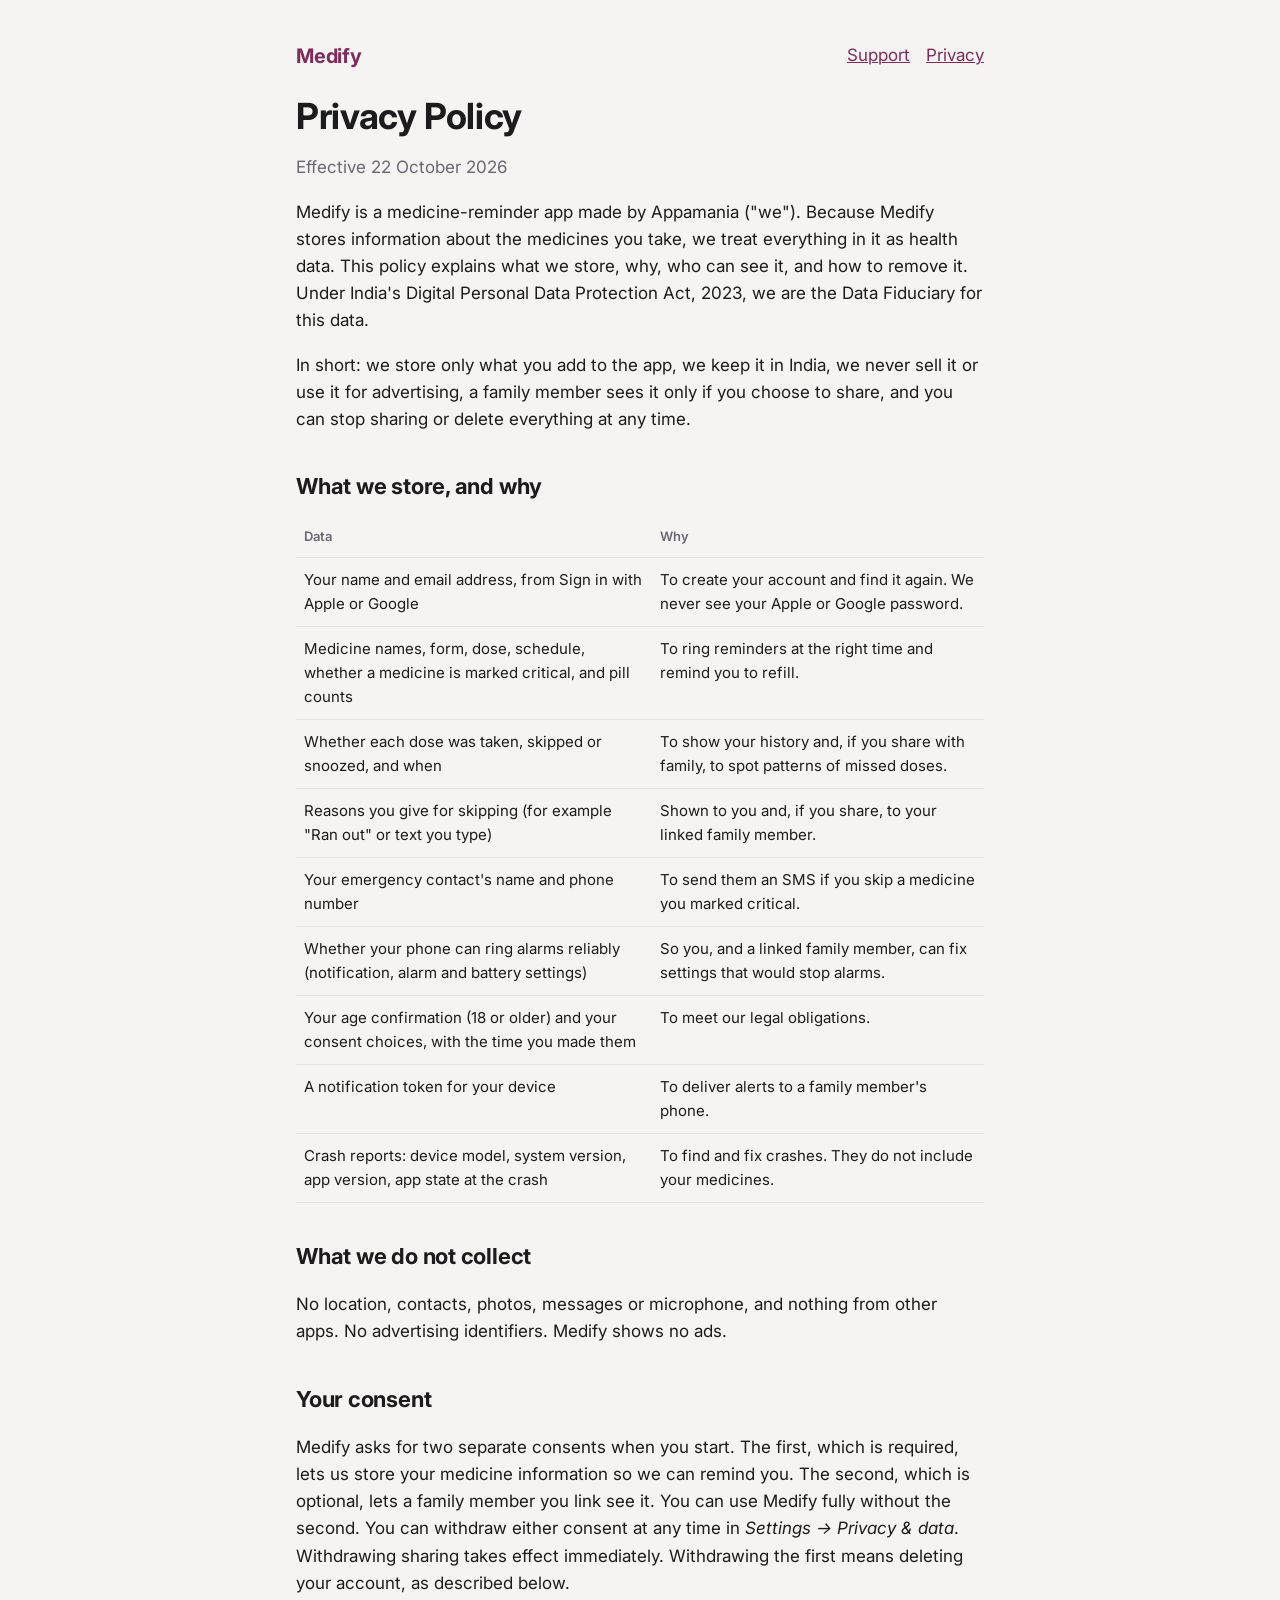
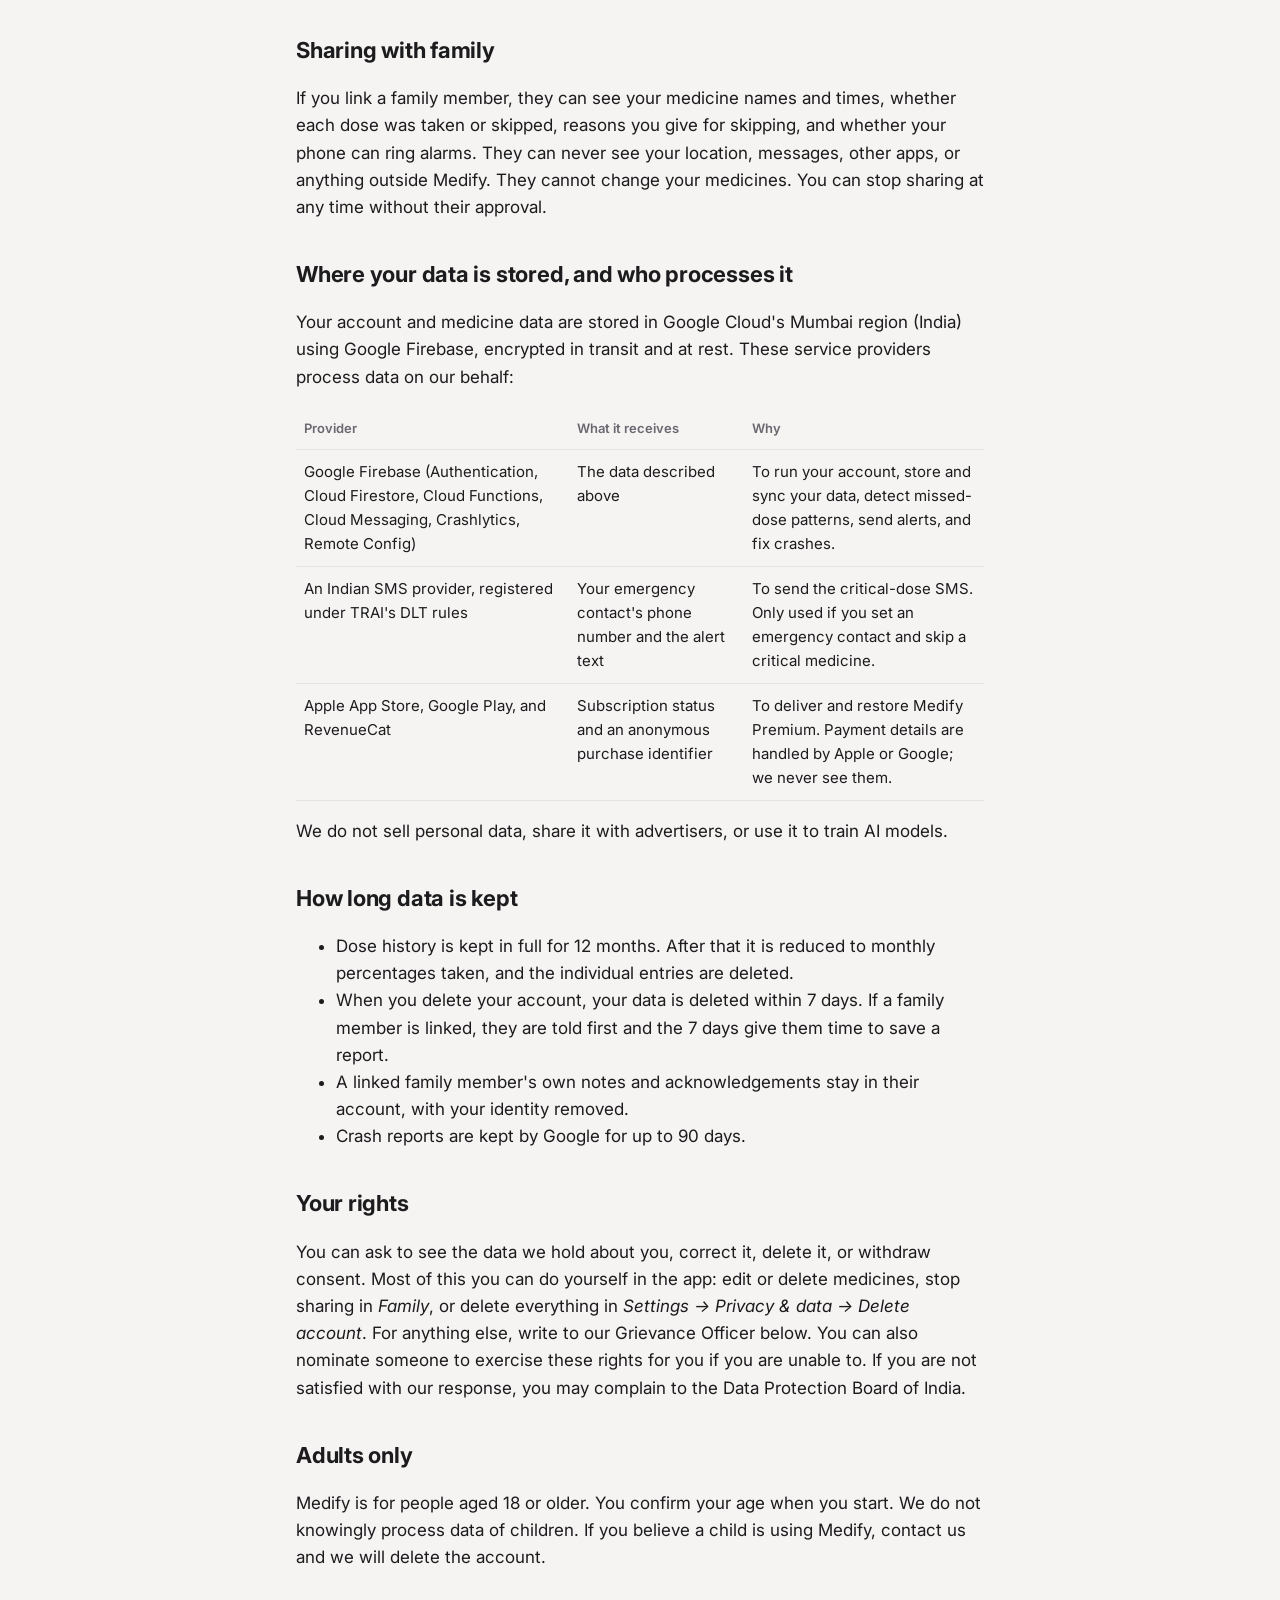
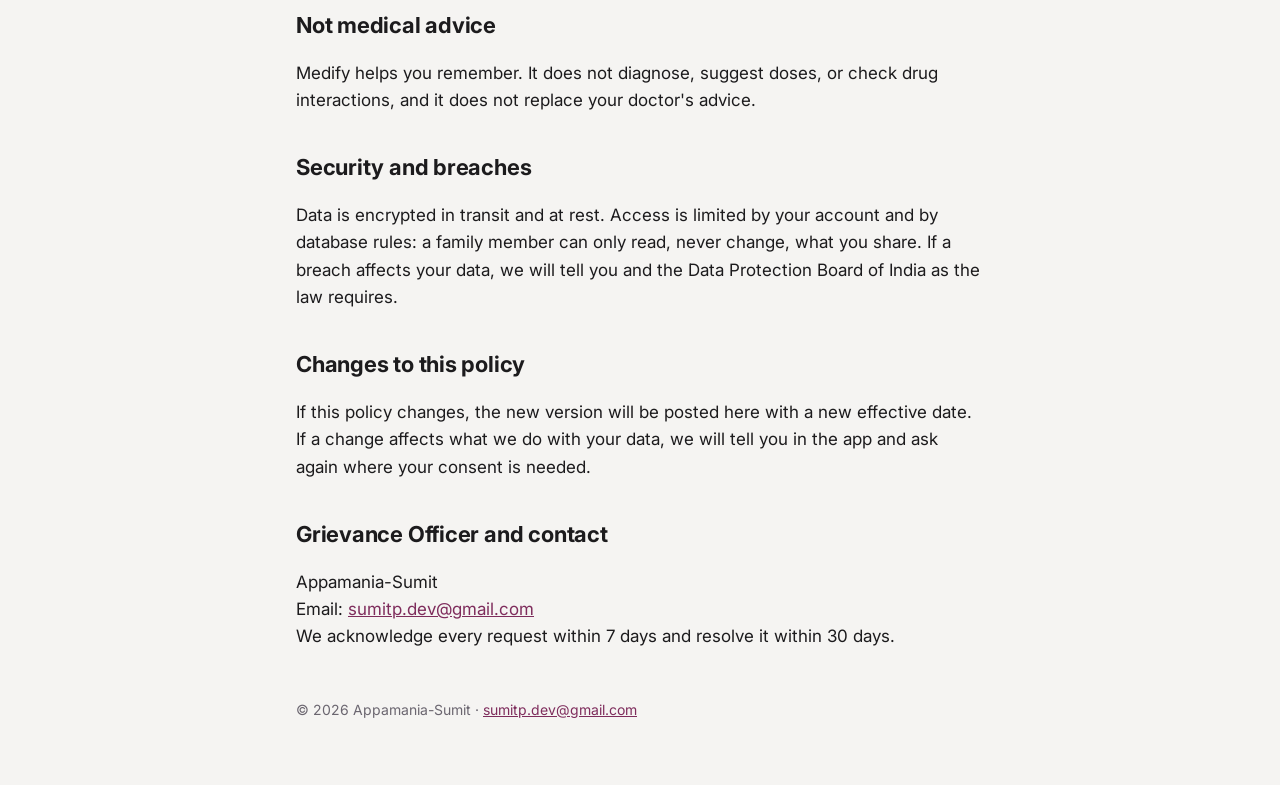
==== privacy.html @ c77fcecb "Medify: home, privacy policy and support pages Co-Authored-By: Claude Opus 5.5 <noreply@anthropic.co" ====
<!doctype html>
<html lang="en"><head><meta charset="utf-8"><meta name="viewport" content="width=device-width,initial-scale=1">
<title>Medify Privacy Policy</title><meta name="description" content="What Medify stores, who can see it, and how to delete it.">
<link rel="preconnect" href="https://fonts.googleapis.com"><link rel="preconnect" href="https://fonts.gstatic.com" crossorigin>
<link href="https://fonts.googleapis.com/css2?family=Inter:wght@400;600;700&display=swap" rel="stylesheet">
<link rel="stylesheet" href="style.css"></head>
<body><main>
<nav><a class="brand" href="index.html">Medify</a><a href="support.html">Support</a><a href="privacy.html">Privacy</a></nav>
<h1>Privacy Policy</h1>
<p class="muted">Effective 22 October 2026</p>

<p>Medify is a medicine-reminder app made by Appamania ("we"). Because Medify stores information about the medicines you take, we treat everything in it as health data. This policy explains what we store, why, who can see it, and how to remove it. Under India's Digital Personal Data Protection Act, 2023, we are the Data Fiduciary for this data.</p>

<p>In short: we store only what you add to the app, we keep it in India, we never sell it or use it for advertising, a family member sees it only if you choose to share, and you can stop sharing or delete everything at any time.</p>

<h2>What we store, and why</h2>
<table>
<thead><tr><th>Data</th><th>Why</th></tr></thead>
<tbody>
<tr><td>Your name and email address, from Sign in with Apple or Google</td><td>To create your account and find it again. We never see your Apple or Google password.</td></tr>
<tr><td>Medicine names, form, dose, schedule, whether a medicine is marked critical, and pill counts</td><td>To ring reminders at the right time and remind you to refill.</td></tr>
<tr><td>Whether each dose was taken, skipped or snoozed, and when</td><td>To show your history and, if you share with family, to spot patterns of missed doses.</td></tr>
<tr><td>Reasons you give for skipping (for example "Ran out" or text you type)</td><td>Shown to you and, if you share, to your linked family member.</td></tr>
<tr><td>Your emergency contact's name and phone number</td><td>To send them an SMS if you skip a medicine you marked critical.</td></tr>
<tr><td>Whether your phone can ring alarms reliably (notification, alarm and battery settings)</td><td>So you, and a linked family member, can fix settings that would stop alarms.</td></tr>
<tr><td>Your age confirmation (18 or older) and your consent choices, with the time you made them</td><td>To meet our legal obligations.</td></tr>
<tr><td>A notification token for your device</td><td>To deliver alerts to a family member's phone.</td></tr>
<tr><td>Crash reports: device model, system version, app version, app state at the crash</td><td>To find and fix crashes. They do not include your medicines.</td></tr>
</tbody></table>

<h2>What we do not collect</h2>
<p>No location, contacts, photos, messages or microphone, and nothing from other apps. No advertising identifiers. Medify shows no ads.</p>

<h2>Your consent</h2>
<p>Medify asks for two separate consents when you start. The first, which is required, lets us store your medicine information so we can remind you. The second, which is optional, lets a family member you link see it. You can use Medify fully without the second. You can withdraw either consent at any time in <em>Settings → Privacy &amp; data</em>. Withdrawing sharing takes effect immediately. Withdrawing the first means deleting your account, as described below.</p>

<h2>Sharing with family</h2>
<p>If you link a family member, they can see your medicine names and times, whether each dose was taken or skipped, reasons you give for skipping, and whether your phone can ring alarms. They can never see your location, messages, other apps, or anything outside Medify. They cannot change your medicines. You can stop sharing at any time without their approval.</p>

<h2>Where your data is stored, and who processes it</h2>
<p>Your account and medicine data are stored in Google Cloud's Mumbai region (India) using Google Firebase, encrypted in transit and at rest. These service providers process data on our behalf:</p>
<table>
<thead><tr><th>Provider</th><th>What it receives</th><th>Why</th></tr></thead>
<tbody>
<tr><td>Google Firebase (Authentication, Cloud Firestore, Cloud Functions, Cloud Messaging, Crashlytics, Remote Config)</td><td>The data described above</td><td>To run your account, store and sync your data, detect missed-dose patterns, send alerts, and fix crashes.</td></tr>
<tr><td>An Indian SMS provider, registered under TRAI's DLT rules</td><td>Your emergency contact's phone number and the alert text</td><td>To send the critical-dose SMS. Only used if you set an emergency contact and skip a critical medicine.</td></tr>
<tr><td>Apple App Store, Google Play, and RevenueCat</td><td>Subscription status and an anonymous purchase identifier</td><td>To deliver and restore Medify Premium. Payment details are handled by Apple or Google; we never see them.</td></tr>
</tbody></table>
<p>We do not sell personal data, share it with advertisers, or use it to train AI models.</p>

<h2>How long data is kept</h2>
<ul>
<li>Dose history is kept in full for 12 months. After that it is reduced to monthly percentages taken, and the individual entries are deleted.</li>
<li>When you delete your account, your data is deleted within 7 days. If a family member is linked, they are told first and the 7 days give them time to save a report.</li>
<li>A linked family member's own notes and acknowledgements stay in their account, with your identity removed.</li>
<li>Crash reports are kept by Google for up to 90 days.</li>
</ul>

<h2>Your rights</h2>
<p>You can ask to see the data we hold about you, correct it, delete it, or withdraw consent. Most of this you can do yourself in the app: edit or delete medicines, stop sharing in <em>Family</em>, or delete everything in <em>Settings → Privacy &amp; data → Delete account</em>. For anything else, write to our Grievance Officer below. You can also nominate someone to exercise these rights for you if you are unable to. If you are not satisfied with our response, you may complain to the Data Protection Board of India.</p>

<h2>Adults only</h2>
<p>Medify is for people aged 18 or older. You confirm your age when you start. We do not knowingly process data of children. If you believe a child is using Medify, contact us and we will delete the account.</p>

<h2>Not medical advice</h2>
<p>Medify helps you remember. It does not diagnose, suggest doses, or check drug interactions, and it does not replace your doctor's advice.</p>

<h2>Security and breaches</h2>
<p>Data is encrypted in transit and at rest. Access is limited by your account and by database rules: a family member can only read, never change, what you share. If a breach affects your data, we will tell you and the Data Protection Board of India as the law requires.</p>

<h2>Changes to this policy</h2>
<p>If this policy changes, the new version will be posted here with a new effective date. If a change affects what we do with your data, we will tell you in the app and ask again where your consent is needed.</p>

<h2>Grievance Officer and contact</h2>
<p>Appamania-Sumit<br>Email: <a href="mailto:sumitp.dev@gmail.com">sumitp.dev@gmail.com</a><br>We acknowledge every request within 7 days and resolve it within 30 days.</p>
<footer>© 2026 Appamania-Sumit · <a href="mailto:sumitp.dev@gmail.com">sumitp.dev@gmail.com</a></footer>
</main></body></html>
---- style.css ----
:root{--ink:#1C1B1D;--paper:#F5F4F2;--card:#FFFFFF;--brand:#B0407F;--brand-strong:#7E2C5C;--brand-tint:#F7E4EF;--teal-strong:#2A736D;--muted:#6B6670;--line:#E6E3DF;--link:#7E2C5C}
@media (prefers-color-scheme: dark){:root:not([data-theme="light"]){--ink:#F5F5F7;--paper:#000000;--card:#1C1C1E;--brand:#E482BA;--brand-strong:#F2B3D6;--brand-tint:#3A1F2F;--teal-strong:#6FD3CA;--muted:#AEAEB2;--line:#38383A;--link:#F2B3D6}}
:root[data-theme="dark"]{--ink:#F5F5F7;--paper:#000000;--card:#1C1C1E;--brand:#E482BA;--brand-strong:#F2B3D6;--brand-tint:#3A1F2F;--teal-strong:#6FD3CA;--muted:#AEAEB2;--line:#38383A;--link:#F2B3D6}
*{box-sizing:border-box}
body{margin:0;background:var(--paper);color:var(--ink);font:400 17px/1.6 Inter,system-ui,-apple-system,"Segoe UI",Roboto,sans-serif}
main{max-width:720px;margin:0 auto;padding:40px 16px 64px}
h1,h2,.brand{font-weight:700;letter-spacing:-0.01em}
h1{font-size:36px;line-height:1.15;margin:8px 0 4px}
h2{font-size:22px;margin:36px 0 8px}
.brand{font-size:20px;text-decoration:none;color:var(--brand-strong)}
.muted{color:var(--muted)}
a{color:var(--link)}
nav{display:flex;gap:16px;flex-wrap:wrap;align-items:center;margin-bottom:24px}
nav .brand{margin-right:auto}
table{width:100%;border-collapse:collapse;margin:12px 0;font-size:15px}
th,td{text-align:left;vertical-align:top;padding:10px 8px;border-bottom:1px solid var(--line)}
th{font-weight:600;color:var(--muted);font-size:13px}
.card{background:var(--card);border:1px solid var(--line);border-radius:22px;padding:16px 20px;margin:16px 0}
.note{background:var(--brand-tint);color:var(--brand-strong);border-radius:22px;padding:16px 20px;margin:16px 0}
footer{margin-top:48px;color:var(--muted);font-size:14px}
@media (max-width:560px){h1{font-size:30px}table,thead,tbody,tr,th,td{display:block}thead{display:none}td{border:none;padding:4px 0}tr{border-bottom:1px solid var(--line);padding:10px 0}}
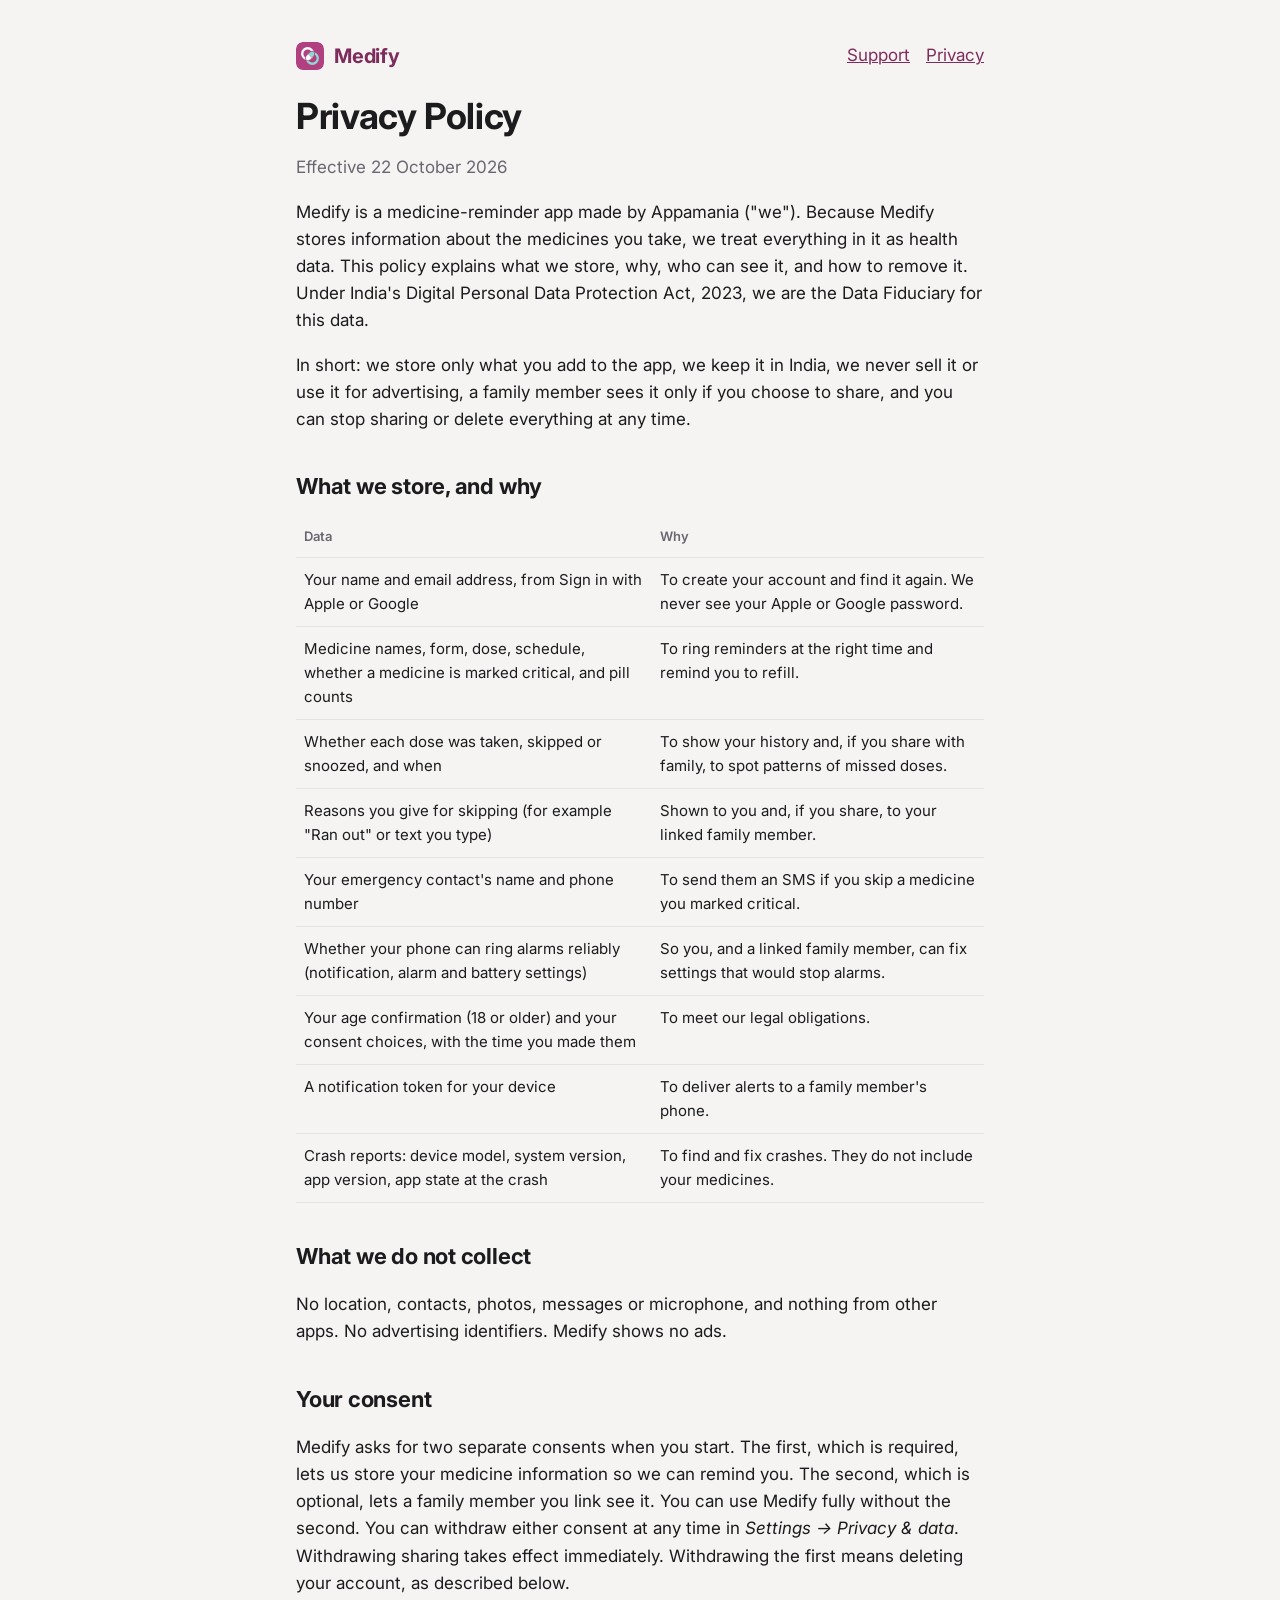
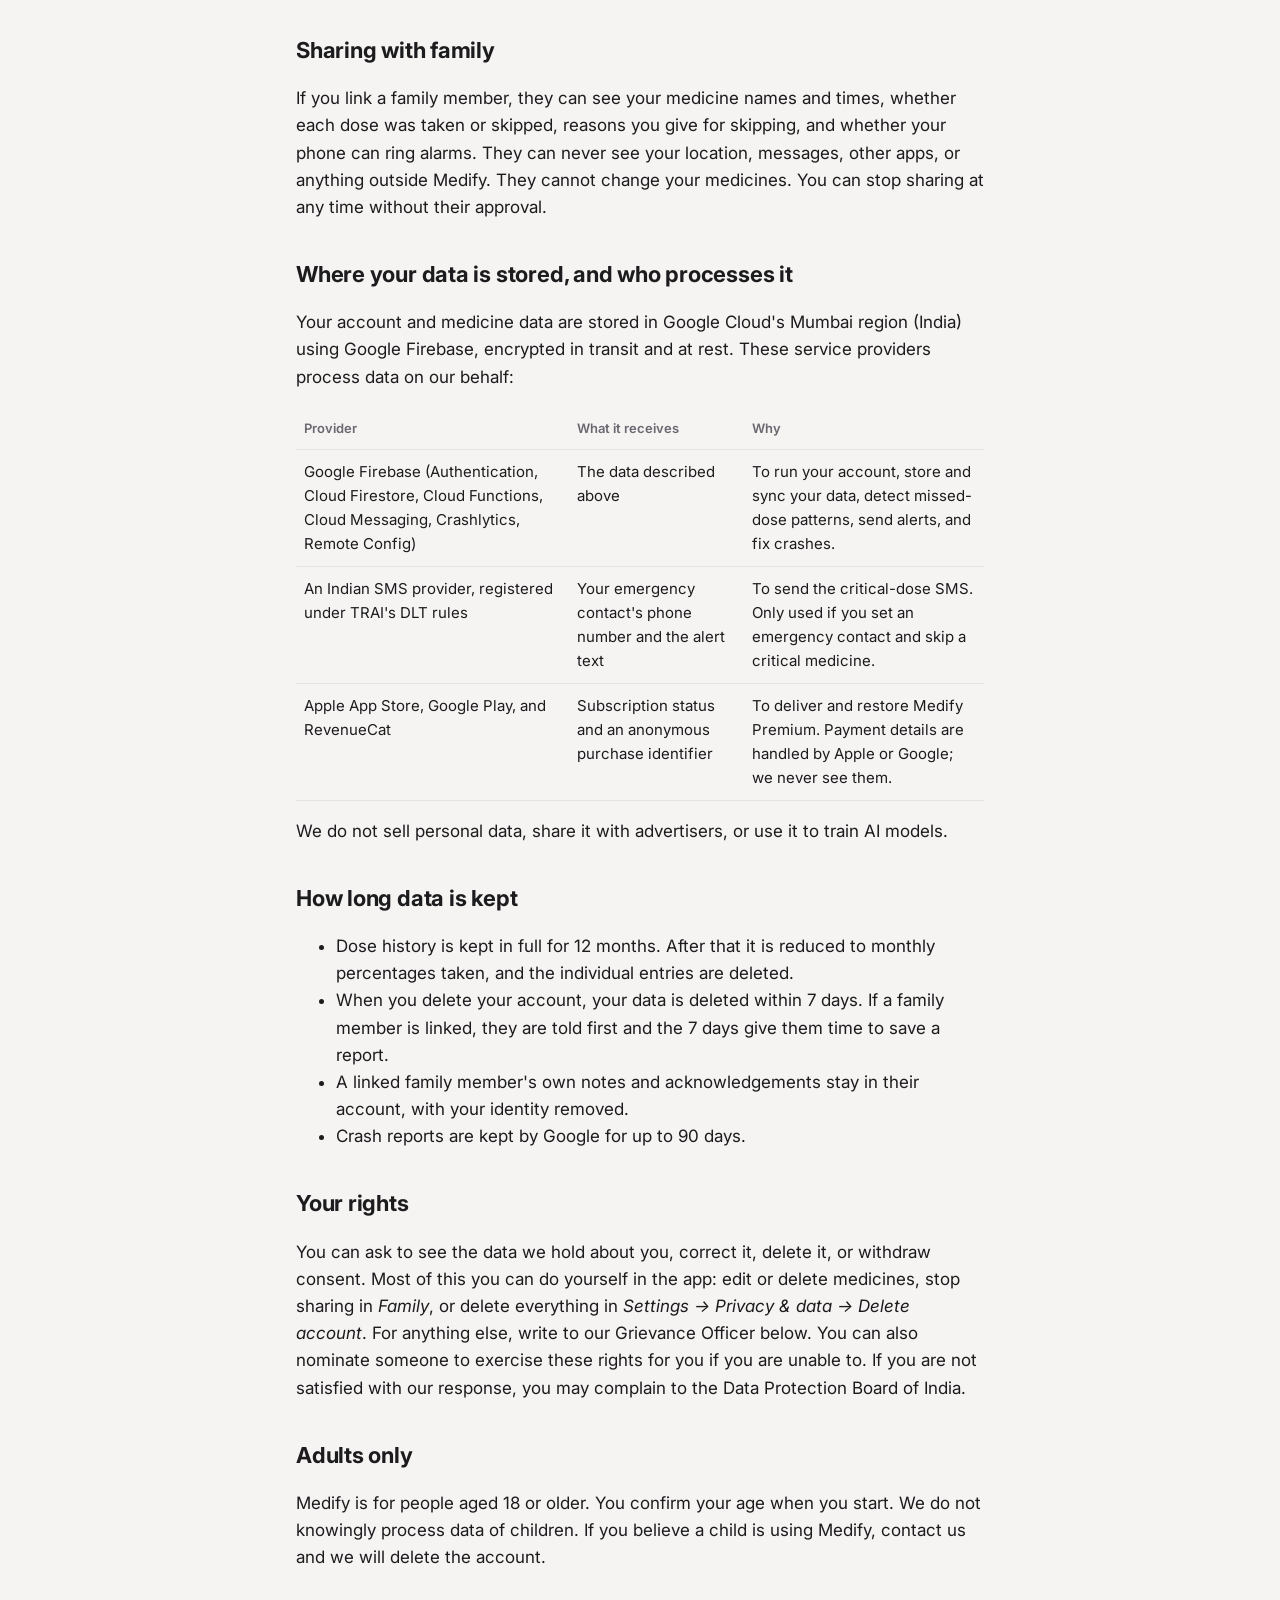
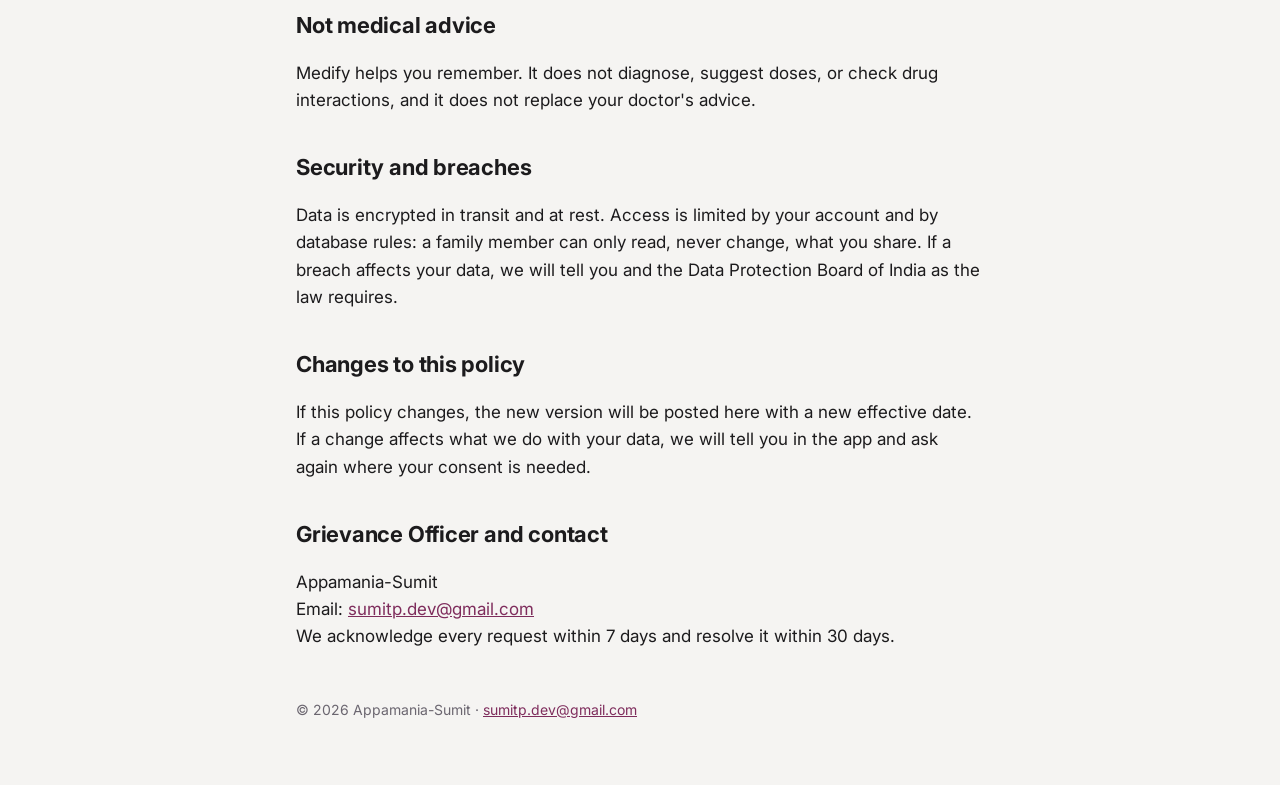
==== commit 62c7b3e5: "Add Care Loop logo and favicon Co-Authored-By: Claude Opus 5.5 <noreply@anthropic.com>" ====
--- a/privacy.html
+++ b/privacy.html
@@ -3,9 +3,10 @@
 <title>Medify Privacy Policy</title><meta name="description" content="What Medify stores, who can see it, and how to delete it.">
 <link rel="preconnect" href="https://fonts.googleapis.com"><link rel="preconnect" href="https://fonts.gstatic.com" crossorigin>
 <link href="https://fonts.googleapis.com/css2?family=Inter:wght@400;600;700&display=swap" rel="stylesheet">
+<link rel="icon" href="medify.svg">
 <link rel="stylesheet" href="style.css"></head>
 <body><main>
-<nav><a class="brand" href="index.html">Medify</a><a href="support.html">Support</a><a href="privacy.html">Privacy</a></nav>
+<nav><a class="brand" href="index.html"><img src="medify.svg" alt="" width="28" height="28">Medify</a><a href="support.html">Support</a><a href="privacy.html">Privacy</a></nav>
 <h1>Privacy Policy</h1>
 <p class="muted">Effective 22 October 2026</p>
 
--- a/style.css
+++ b/style.css
@@ -19,3 +19,5 @@
 .note{background:var(--brand-tint);color:var(--brand-strong);border-radius:22px;padding:16px 20px;margin:16px 0}
 footer{margin-top:48px;color:var(--muted);font-size:14px}
 @media (max-width:560px){h1{font-size:30px}table,thead,tbody,tr,th,td{display:block}thead{display:none}td{border:none;padding:4px 0}tr{border-bottom:1px solid var(--line);padding:10px 0}}
+.brand{display:inline-flex;align-items:center;gap:10px}
+.brand img{border-radius:7px}
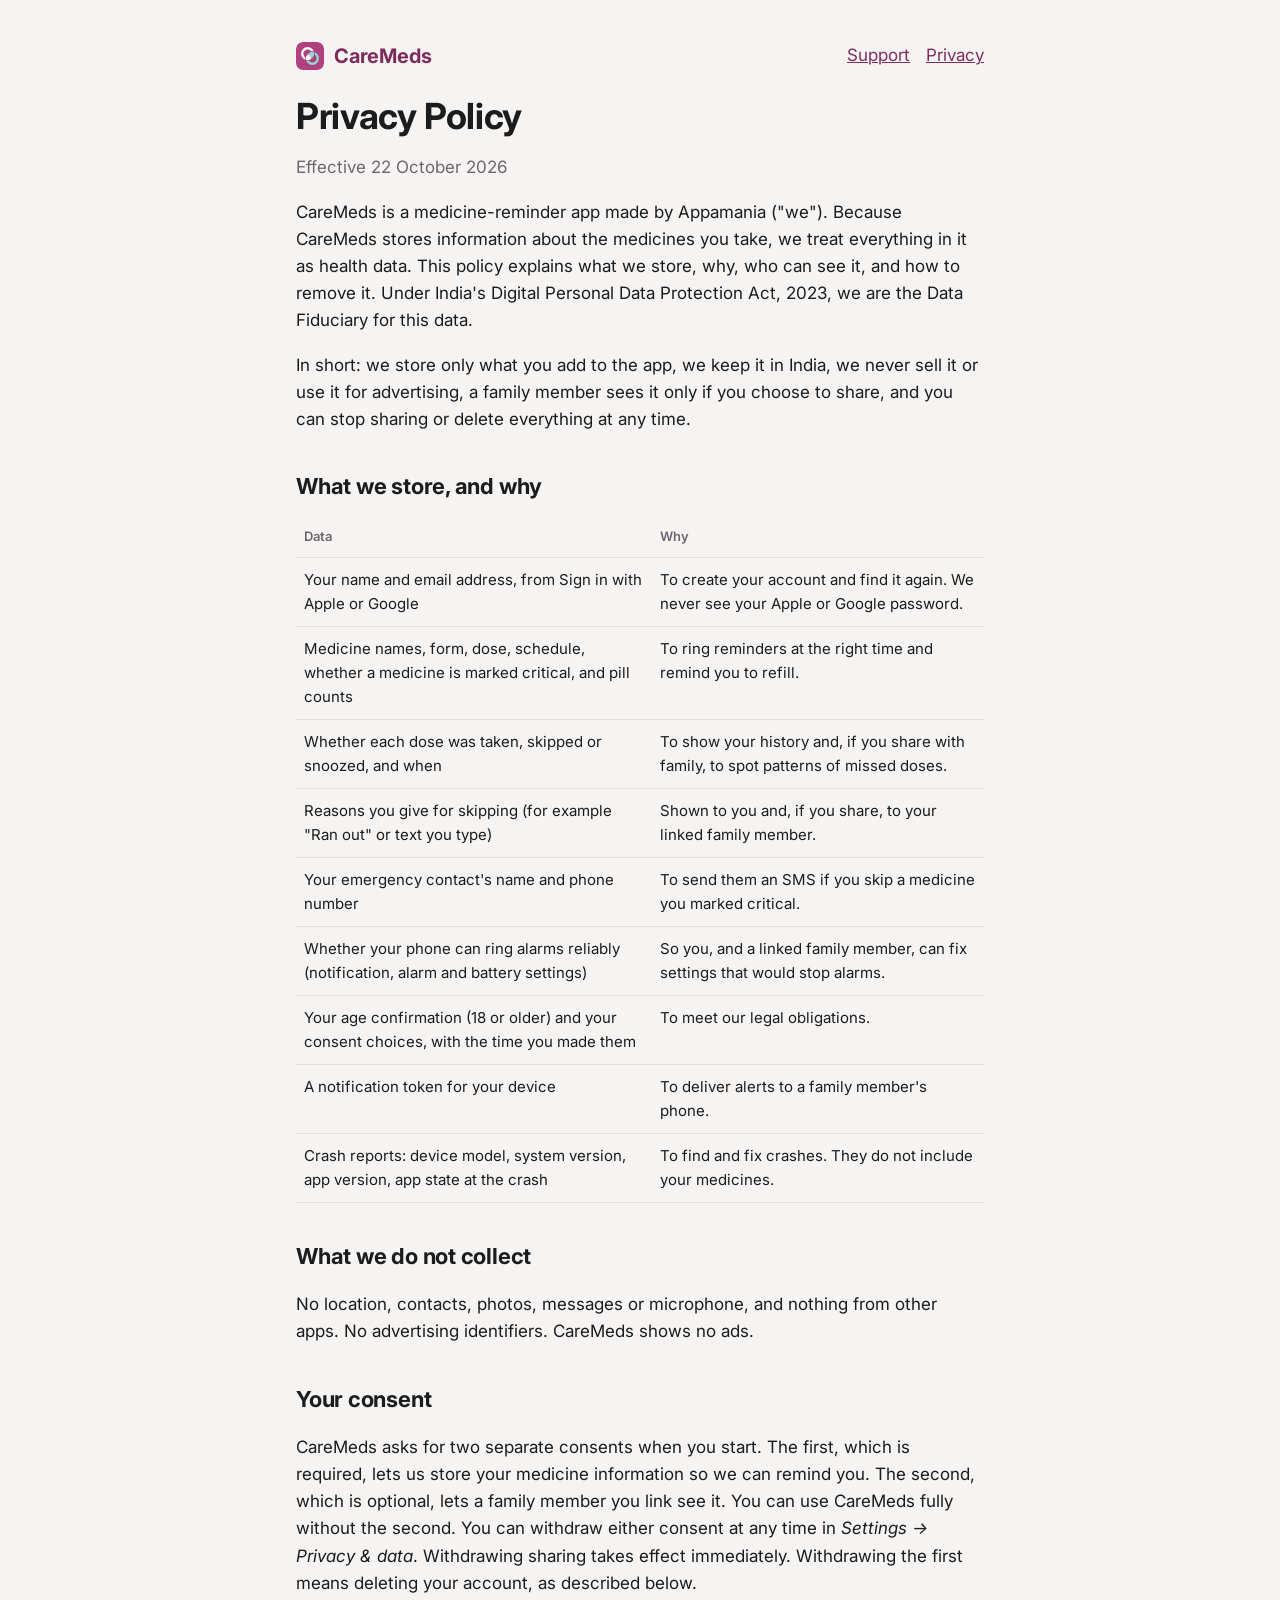
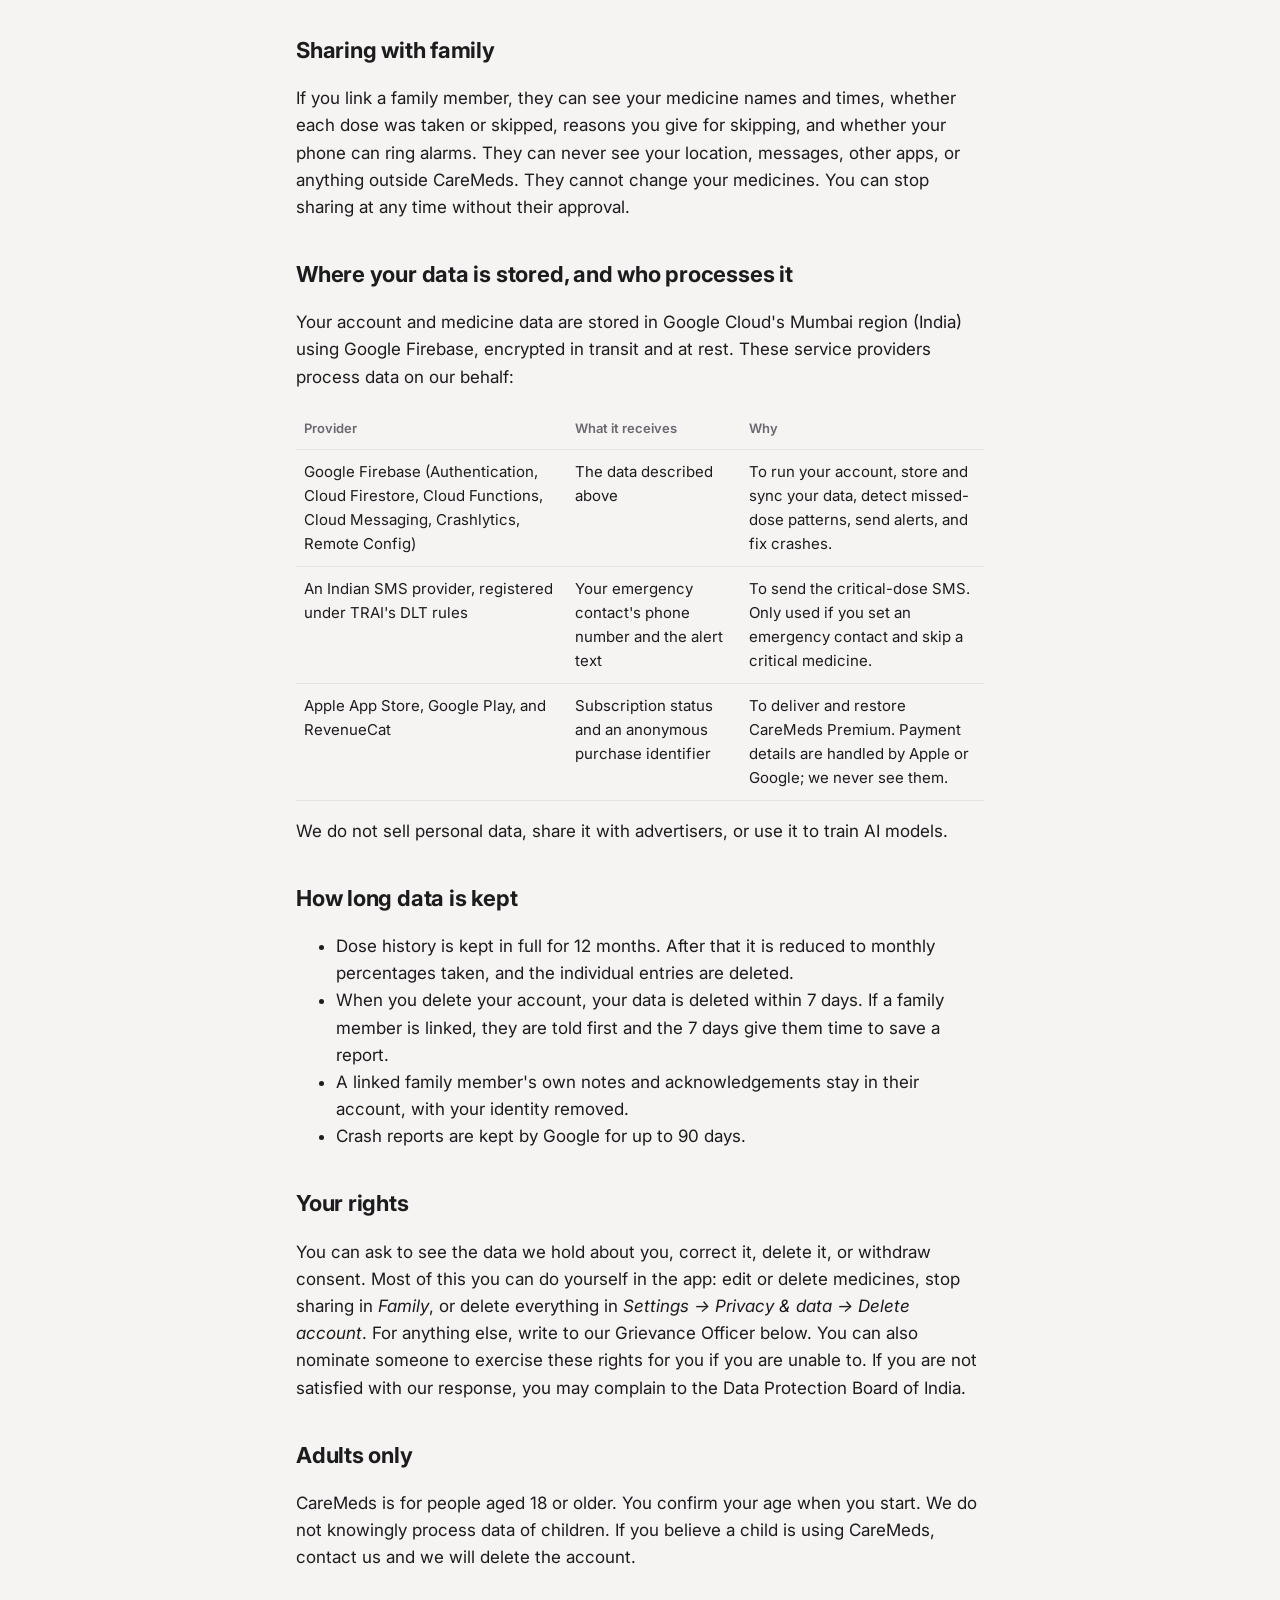
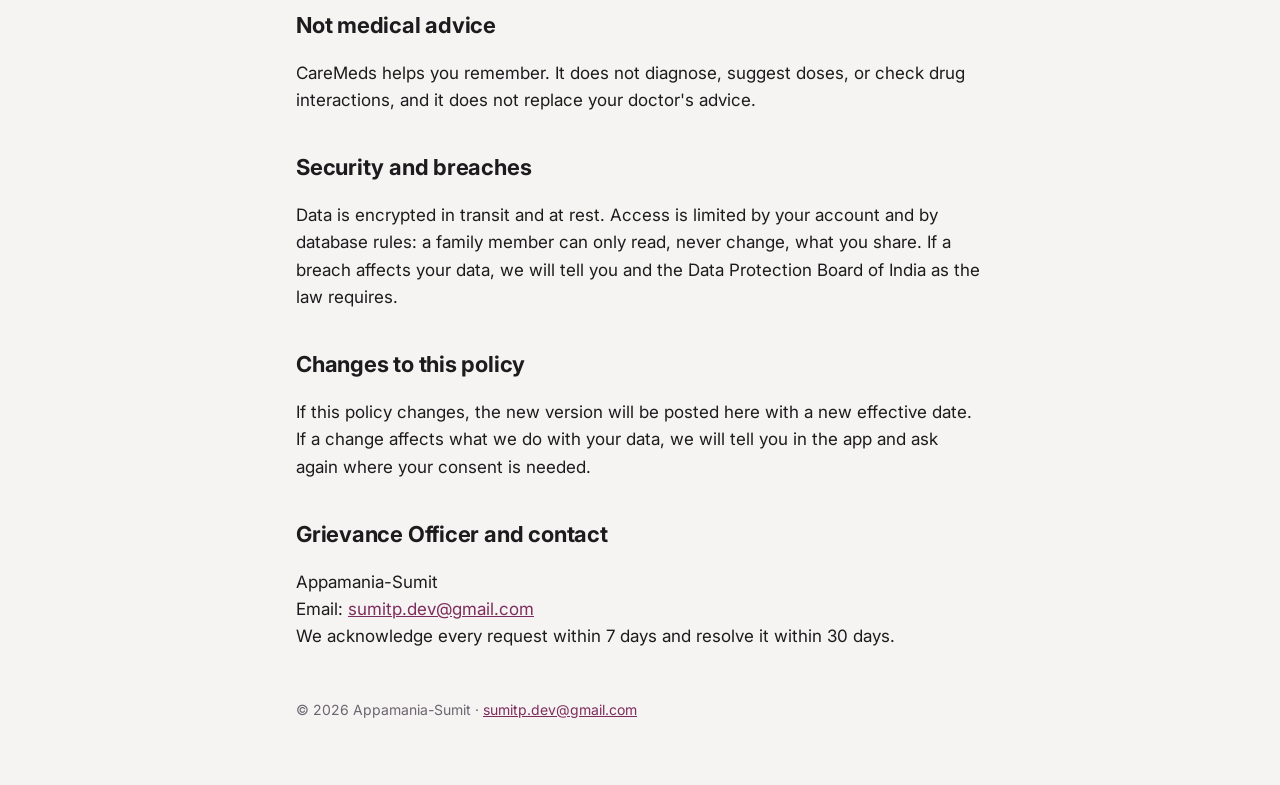
==== commit 6fd6dbd3: "Rename app to CareMeds" ====
--- a/privacy.html
+++ b/privacy.html
@@ -1,16 +1,16 @@
 <!doctype html>
 <html lang="en"><head><meta charset="utf-8"><meta name="viewport" content="width=device-width,initial-scale=1">
-<title>Medify Privacy Policy</title><meta name="description" content="What Medify stores, who can see it, and how to delete it.">
+<title>CareMeds Privacy Policy</title><meta name="description" content="What CareMeds stores, who can see it, and how to delete it.">
 <link rel="preconnect" href="https://fonts.googleapis.com"><link rel="preconnect" href="https://fonts.gstatic.com" crossorigin>
 <link href="https://fonts.googleapis.com/css2?family=Inter:wght@400;600;700&display=swap" rel="stylesheet">
 <link rel="icon" href="medify.svg">
 <link rel="stylesheet" href="style.css"></head>
 <body><main>
-<nav><a class="brand" href="index.html"><img src="medify.svg" alt="" width="28" height="28">Medify</a><a href="support.html">Support</a><a href="privacy.html">Privacy</a></nav>
+<nav><a class="brand" href="index.html"><img src="medify.svg" alt="" width="28" height="28">CareMeds</a><a href="support.html">Support</a><a href="privacy.html">Privacy</a></nav>
 <h1>Privacy Policy</h1>
 <p class="muted">Effective 22 October 2026</p>
 
-<p>Medify is a medicine-reminder app made by Appamania ("we"). Because Medify stores information about the medicines you take, we treat everything in it as health data. This policy explains what we store, why, who can see it, and how to remove it. Under India's Digital Personal Data Protection Act, 2023, we are the Data Fiduciary for this data.</p>
+<p>CareMeds is a medicine-reminder app made by Appamania ("we"). Because CareMeds stores information about the medicines you take, we treat everything in it as health data. This policy explains what we store, why, who can see it, and how to remove it. Under India's Digital Personal Data Protection Act, 2023, we are the Data Fiduciary for this data.</p>
 
 <p>In short: we store only what you add to the app, we keep it in India, we never sell it or use it for advertising, a family member sees it only if you choose to share, and you can stop sharing or delete everything at any time.</p>
 
@@ -30,13 +30,13 @@
 </tbody></table>
 
 <h2>What we do not collect</h2>
-<p>No location, contacts, photos, messages or microphone, and nothing from other apps. No advertising identifiers. Medify shows no ads.</p>
+<p>No location, contacts, photos, messages or microphone, and nothing from other apps. No advertising identifiers. CareMeds shows no ads.</p>
 
 <h2>Your consent</h2>
-<p>Medify asks for two separate consents when you start. The first, which is required, lets us store your medicine information so we can remind you. The second, which is optional, lets a family member you link see it. You can use Medify fully without the second. You can withdraw either consent at any time in <em>Settings → Privacy &amp; data</em>. Withdrawing sharing takes effect immediately. Withdrawing the first means deleting your account, as described below.</p>
+<p>CareMeds asks for two separate consents when you start. The first, which is required, lets us store your medicine information so we can remind you. The second, which is optional, lets a family member you link see it. You can use CareMeds fully without the second. You can withdraw either consent at any time in <em>Settings → Privacy &amp; data</em>. Withdrawing sharing takes effect immediately. Withdrawing the first means deleting your account, as described below.</p>
 
 <h2>Sharing with family</h2>
-<p>If you link a family member, they can see your medicine names and times, whether each dose was taken or skipped, reasons you give for skipping, and whether your phone can ring alarms. They can never see your location, messages, other apps, or anything outside Medify. They cannot change your medicines. You can stop sharing at any time without their approval.</p>
+<p>If you link a family member, they can see your medicine names and times, whether each dose was taken or skipped, reasons you give for skipping, and whether your phone can ring alarms. They can never see your location, messages, other apps, or anything outside CareMeds. They cannot change your medicines. You can stop sharing at any time without their approval.</p>
 
 <h2>Where your data is stored, and who processes it</h2>
 <p>Your account and medicine data are stored in Google Cloud's Mumbai region (India) using Google Firebase, encrypted in transit and at rest. These service providers process data on our behalf:</p>
@@ -45,7 +45,7 @@
 <tbody>
 <tr><td>Google Firebase (Authentication, Cloud Firestore, Cloud Functions, Cloud Messaging, Crashlytics, Remote Config)</td><td>The data described above</td><td>To run your account, store and sync your data, detect missed-dose patterns, send alerts, and fix crashes.</td></tr>
 <tr><td>An Indian SMS provider, registered under TRAI's DLT rules</td><td>Your emergency contact's phone number and the alert text</td><td>To send the critical-dose SMS. Only used if you set an emergency contact and skip a critical medicine.</td></tr>
-<tr><td>Apple App Store, Google Play, and RevenueCat</td><td>Subscription status and an anonymous purchase identifier</td><td>To deliver and restore Medify Premium. Payment details are handled by Apple or Google; we never see them.</td></tr>
+<tr><td>Apple App Store, Google Play, and RevenueCat</td><td>Subscription status and an anonymous purchase identifier</td><td>To deliver and restore CareMeds Premium. Payment details are handled by Apple or Google; we never see them.</td></tr>
 </tbody></table>
 <p>We do not sell personal data, share it with advertisers, or use it to train AI models.</p>
 
@@ -61,10 +61,10 @@
 <p>You can ask to see the data we hold about you, correct it, delete it, or withdraw consent. Most of this you can do yourself in the app: edit or delete medicines, stop sharing in <em>Family</em>, or delete everything in <em>Settings → Privacy &amp; data → Delete account</em>. For anything else, write to our Grievance Officer below. You can also nominate someone to exercise these rights for you if you are unable to. If you are not satisfied with our response, you may complain to the Data Protection Board of India.</p>
 
 <h2>Adults only</h2>
-<p>Medify is for people aged 18 or older. You confirm your age when you start. We do not knowingly process data of children. If you believe a child is using Medify, contact us and we will delete the account.</p>
+<p>CareMeds is for people aged 18 or older. You confirm your age when you start. We do not knowingly process data of children. If you believe a child is using CareMeds, contact us and we will delete the account.</p>
 
 <h2>Not medical advice</h2>
-<p>Medify helps you remember. It does not diagnose, suggest doses, or check drug interactions, and it does not replace your doctor's advice.</p>
+<p>CareMeds helps you remember. It does not diagnose, suggest doses, or check drug interactions, and it does not replace your doctor's advice.</p>
 
 <h2>Security and breaches</h2>
 <p>Data is encrypted in transit and at rest. Access is limited by your account and by database rules: a family member can only read, never change, what you share. If a breach affects your data, we will tell you and the Data Protection Board of India as the law requires.</p>
